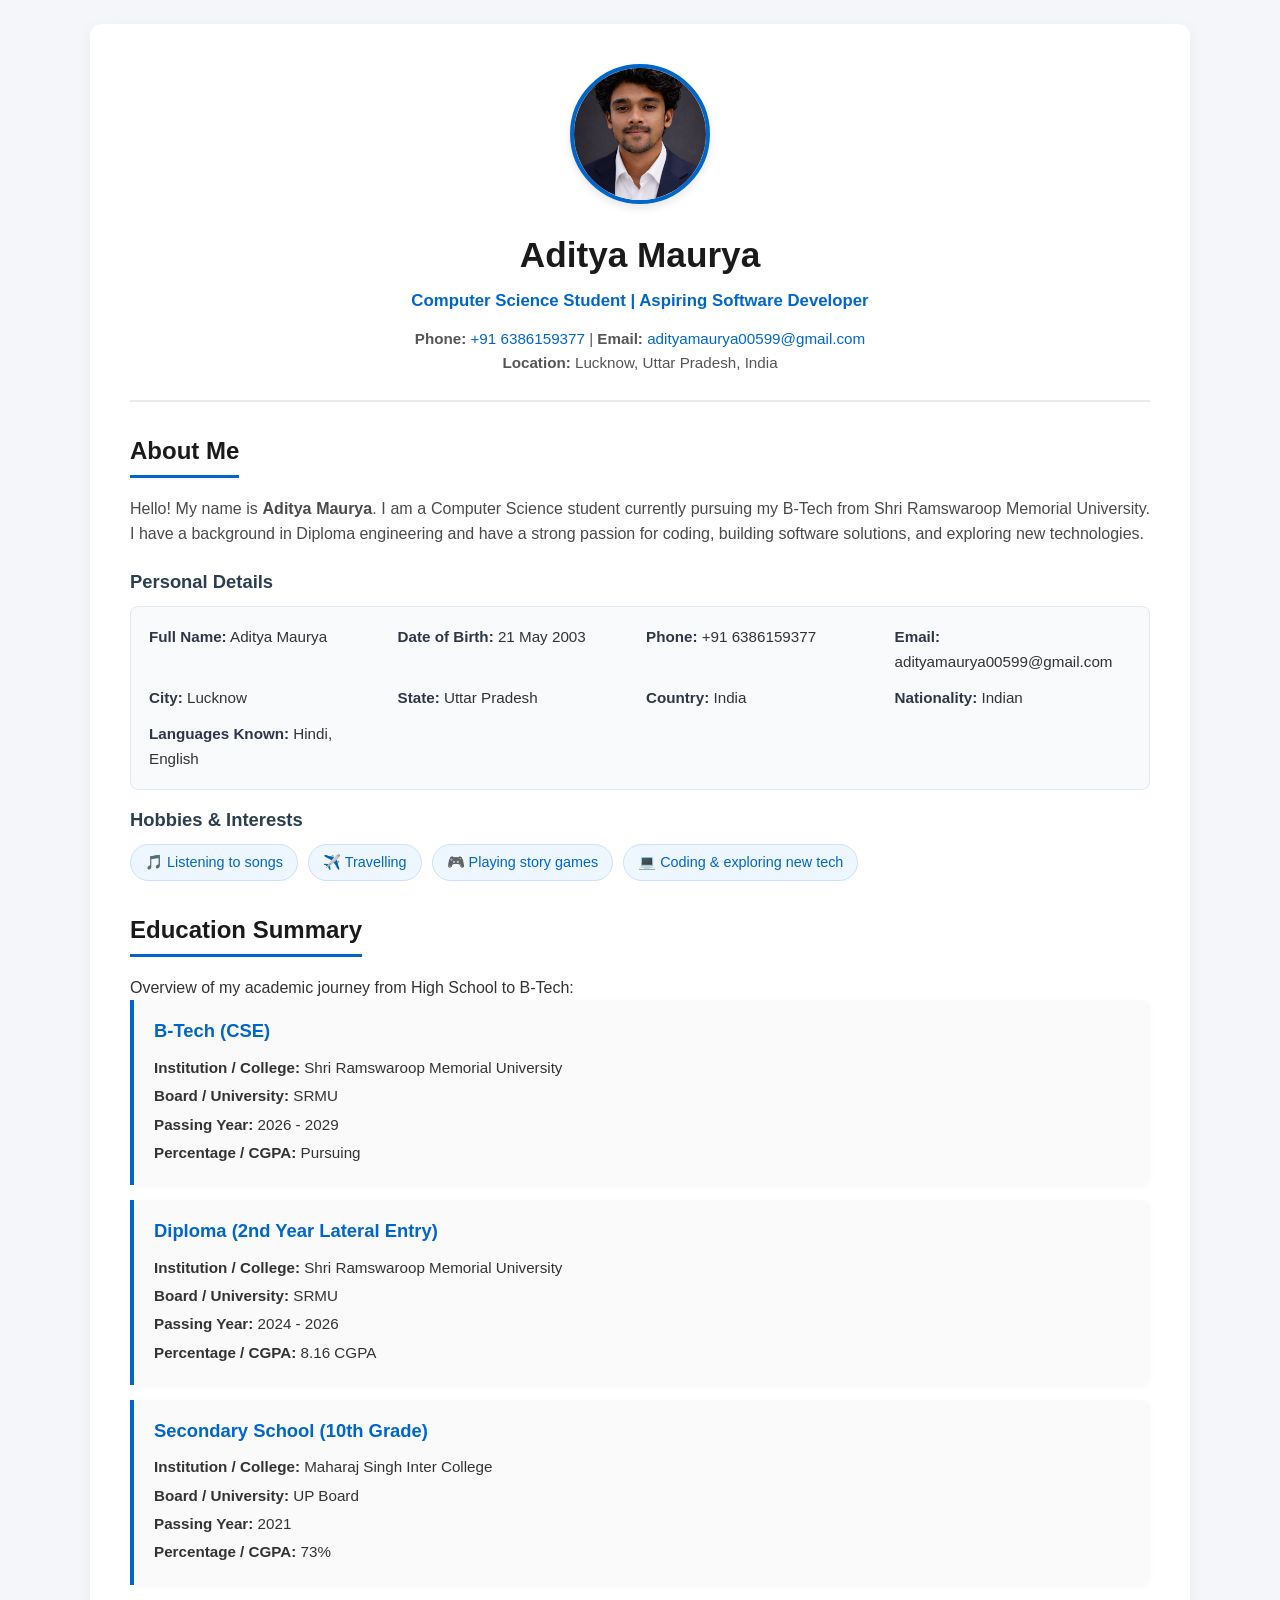
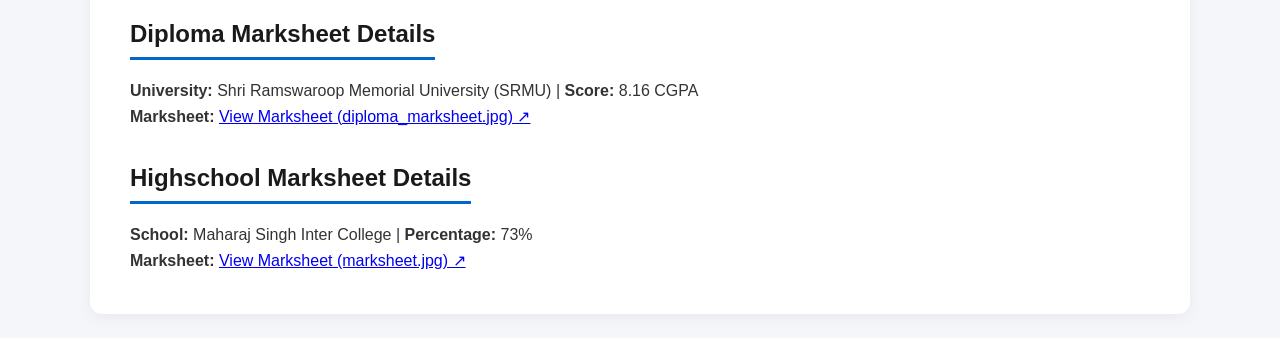
==== index.html @ c79d6b35 "Add files via upload" ====
<!DOCTYPE html>
<html lang="en">
<head>
    <meta charset="UTF-8">
    <meta name="viewport" content="width=device-width, initial-scale=1.0">
    <title>Aditya Maurya - Portfolio</title>
    <link rel="stylesheet" href="portfolio.css">
</head>
<body>

    <div class="container">
        <header>
            <img src="my_photo.jpg" alt="Aditya Maurya Photo" class="profile-img">
            <h1>Aditya Maurya</h1>
            <p class="tagline">Computer Science Student | Aspiring Software Developer</p>
            <p class="contact-info">
                <strong>Phone:</strong> <a href="tel:+916386159377">+91 6386159377</a> | 
                <strong>Email:</strong> <a href="mailto:adityamaurya00599@gmail.com">adityamaurya00599@gmail.com</a><br>
                <strong>Location:</strong> Lucknow, Uttar Pradesh, India
            </p>
        </header>

        <main>
            <section id="about">
                <h2>About Me</h2>
                <p class="about-text">
                    Hello! My name is <strong>Aditya Maurya</strong>. I am a Computer Science student currently pursuing my B-Tech from Shri Ramswaroop Memorial University. I have a background in Diploma engineering and have a strong passion for coding, building software solutions, and exploring new technologies.
                </p>

                <h3>Personal Details</h3>
                <div class="details-grid">
                    <div class="details-item"><strong>Full Name:</strong> Aditya Maurya</div>
                    <div class="details-item"><strong>Date of Birth:</strong> 21 May 2003</div>
                    <div class="details-item"><strong>Phone:</strong> +91 6386159377</div>
                    <div class="details-item"><strong>Email:</strong> adityamaurya00599@gmail.com</div>
                    <div class="details-item"><strong>City:</strong> Lucknow</div>
                    <div class="details-item"><strong>State:</strong> Uttar Pradesh</div>
                    <div class="details-item"><strong>Country:</strong> India</div>
                    <div class="details-item"><strong>Nationality:</strong> Indian</div>
                    <div class="details-item"><strong>Languages Known:</strong> Hindi, English</div>
                </div>

                <h3>Hobbies & Interests</h3>
                <ul class="hobbies-list">
                    <li>🎵 Listening to songs</li>
                    <li>✈️ Travelling</li>
                    <li>🎮 Playing story games</li>
                    <li>💻 Coding & exploring new tech</li>
                </ul>
            </section>

            <section id="education">
                <h2>Education Summary</h2>
                <p>Overview of my academic journey from High School to B-Tech:</p>

                <div class="education-card">
                    <h3>B-Tech (CSE)</h3>
                    <p><strong>Institution / College:</strong> Shri Ramswaroop Memorial University</p>
                    <p><strong>Board / University:</strong> SRMU</p>
                    <p><strong>Passing Year:</strong> 2026 - 2029</p>
                    <p><strong>Percentage / CGPA:</strong> Pursuing</p>
                </div>

                <div class="education-card">
                    <h3>Diploma (2nd Year Lateral Entry)</h3>
                    <p><strong>Institution / College:</strong> Shri Ramswaroop Memorial University</p>
                    <p><strong>Board / University:</strong> SRMU</p>
                    <p><strong>Passing Year:</strong> 2024 - 2026</p>
                    <p><strong>Percentage / CGPA:</strong> 8.16 CGPA</p>
                </div>

                <div class="education-card">
                    <h3>Secondary School (10th Grade)</h3>
                    <p><strong>Institution / College:</strong> Maharaj Singh Inter College</p>
                    <p><strong>Board / University:</strong> UP Board</p>
                    <p><strong>Passing Year:</strong> 2021</p>
                    <p><strong>Percentage / CGPA:</strong> 73%</p>
                </div>
            </section>

            <section id="diploma-marksheet">
                <h2>Diploma Marksheet Details</h2>
                <p><strong>University:</strong> Shri Ramswaroop Memorial University (SRMU) | <strong>Score:</strong> 8.16 CGPA</p>
                <p>
                    <strong>Marksheet:</strong> 
                    <a href="diploma_marksheet.jpg" target="_blank">View Marksheet (diploma_marksheet.jpg) ↗</a>
                </p>
            </section>

            <section id="highschool-marksheet">
                <h2>Highschool Marksheet Details</h2>
                <p><strong>School:</strong> Maharaj Singh Inter College | <strong>Percentage:</strong> 73%</p>
                <p>
                    <strong>Marksheet:</strong> 
                    <a href="marksheet.jpg" target="_blank">View Marksheet (marksheet.jpg) ↗</a>
                </p>
            </section>
        </main>
    </div>

</body>
</html>
---- portfolio.css ----
/* CSS Reset & Basic Setup */
        * {
            box-sizing: border-box;
            margin: 0;
            padding: 0;
        }

        body {
            font-family: 'Segoe UI', Tahoma, Geneva, Verdana, sans-serif;
            line-height: 1.6;
            color: #333333;
            background-color: #f4f6f9;
            padding: clamp(10px, 2vw, 24px);
        }

        .container {
            width: min(100%, 1100px);
            margin: 0 auto;
            background: #ffffff;
            padding: clamp(18px, 4vw, 40px);
            border-radius: 12px;
            box-shadow: 0 4px 15px rgba(0, 0, 0, 0.05);
        }

        header {
            text-align: center;
            padding-bottom: 25px;
            border-bottom: 2px solid #eaeaea;
        }

        .profile-img {
            width: 140px;
            height: 140px;
            border-radius: 50%;
            object-fit: cover;
            object-position: center 22%;
            border: 4px solid #0066cc;
            margin-bottom: 15px;
            box-shadow: 0 4px 8px rgba(0, 0, 0, 0.1);
        }

        header h1 {
            font-size: clamp(1.8rem, 4vw, 2.2rem);
            color: #1a1a1a;
            margin-bottom: 5px;
        }

        .tagline {
            font-size: 1.05rem;
            color: #0066cc;
            font-weight: 600;
            margin-bottom: 12px;
        }

        .contact-info {
            font-size: 0.95rem;
            color: #555555;
            overflow-wrap: anywhere;
        }

        .contact-info a {
            color: #0066cc;
            text-decoration: none;
            font-weight: 500;
        }

        .contact-info a:hover {
            text-decoration: underline;
        }

      
        section {
            margin-top: 30px;
        }

        h2 {
            font-size: 1.5rem;
            color: #1a1a1a;
            border-bottom: 3px solid #0066cc;
            display: inline-block;
            max-width: 100%;
            padding-bottom: 4px;
            margin-bottom: 18px;
        }

        h3 {
            font-size: 1.15rem;
            color: #2c3e50;
            margin-top: 15px;
            margin-bottom: 10px;
        }

        .about-text {
            color: #4a4a4a;
            font-size: 1rem;
            margin-bottom: 20px;
            text-align: justify;
        }

       
        .details-grid {
            display: grid;
            grid-template-columns: repeat(auto-fit, minmax(min(100%, 220px), 1fr));
            gap: 12px;
            background: #f8fafc;
            padding: 18px;
            border-radius: 8px;
            border: 1px solid #e2e8f0;
        }

        .details-item {
            font-size: 0.95rem;
            overflow-wrap: anywhere;
        }

        .details-item strong {
            color: #2d3748;
        }

        
        .hobbies-list {
            list-style-type: none;
            display: flex;
            flex-wrap: wrap;
            gap: 10px;
            margin-top: 10px;
        }

        .hobbies-list li {
            background: #eef6ff;
            color: #0066cc;
            padding: 6px 14px;
            border-radius: 20px;
            font-size: 0.9rem;
            font-weight: 500;
            border: 1px solid #cce0ff;
        }

       
        .education-card {
            background: #ffffff;
            border-left: 4px solid #0066cc;
            padding: 16px 20px;
            margin-bottom: 15px;
            border-radius: 0 8px 8px 0;
            box-shadow: 0 2px 6px rgba(0,0,0,0.03);
            background-color: #fafafa;
            transition: transform 0.2s ease, box-shadow 0.2s ease;
        }

        .education-card:hover {
            transform: translateY(-2px);
            box-shadow: 0 4px 10px rgba(0,0,0,0.08);
        }

        .education-card h3 {
            margin-top: 0;
            color: #0066cc;
        }

        .education-card p {
            font-size: 0.95rem;
            margin-bottom: 4px;
            overflow-wrap: anywhere;
        }

        .education-card a {
            color: #0066cc;
            text-decoration: none;
            font-weight: 600;
        }

        .education-card a:hover {
            text-decoration: underline;
        }

        @media (max-width: 600px) {
            body {
                padding: 10px;
            }

            .container {
                padding: 20px 16px;
                border-radius: 8px;
            }

            .profile-img {
                width: 120px;
                height: 120px;
            }

            .details-grid {
                padding: 14px;
            }

            .about-text {
                text-align: left;
            }

            .education-card {
                padding: 14px 16px;
            }
        }
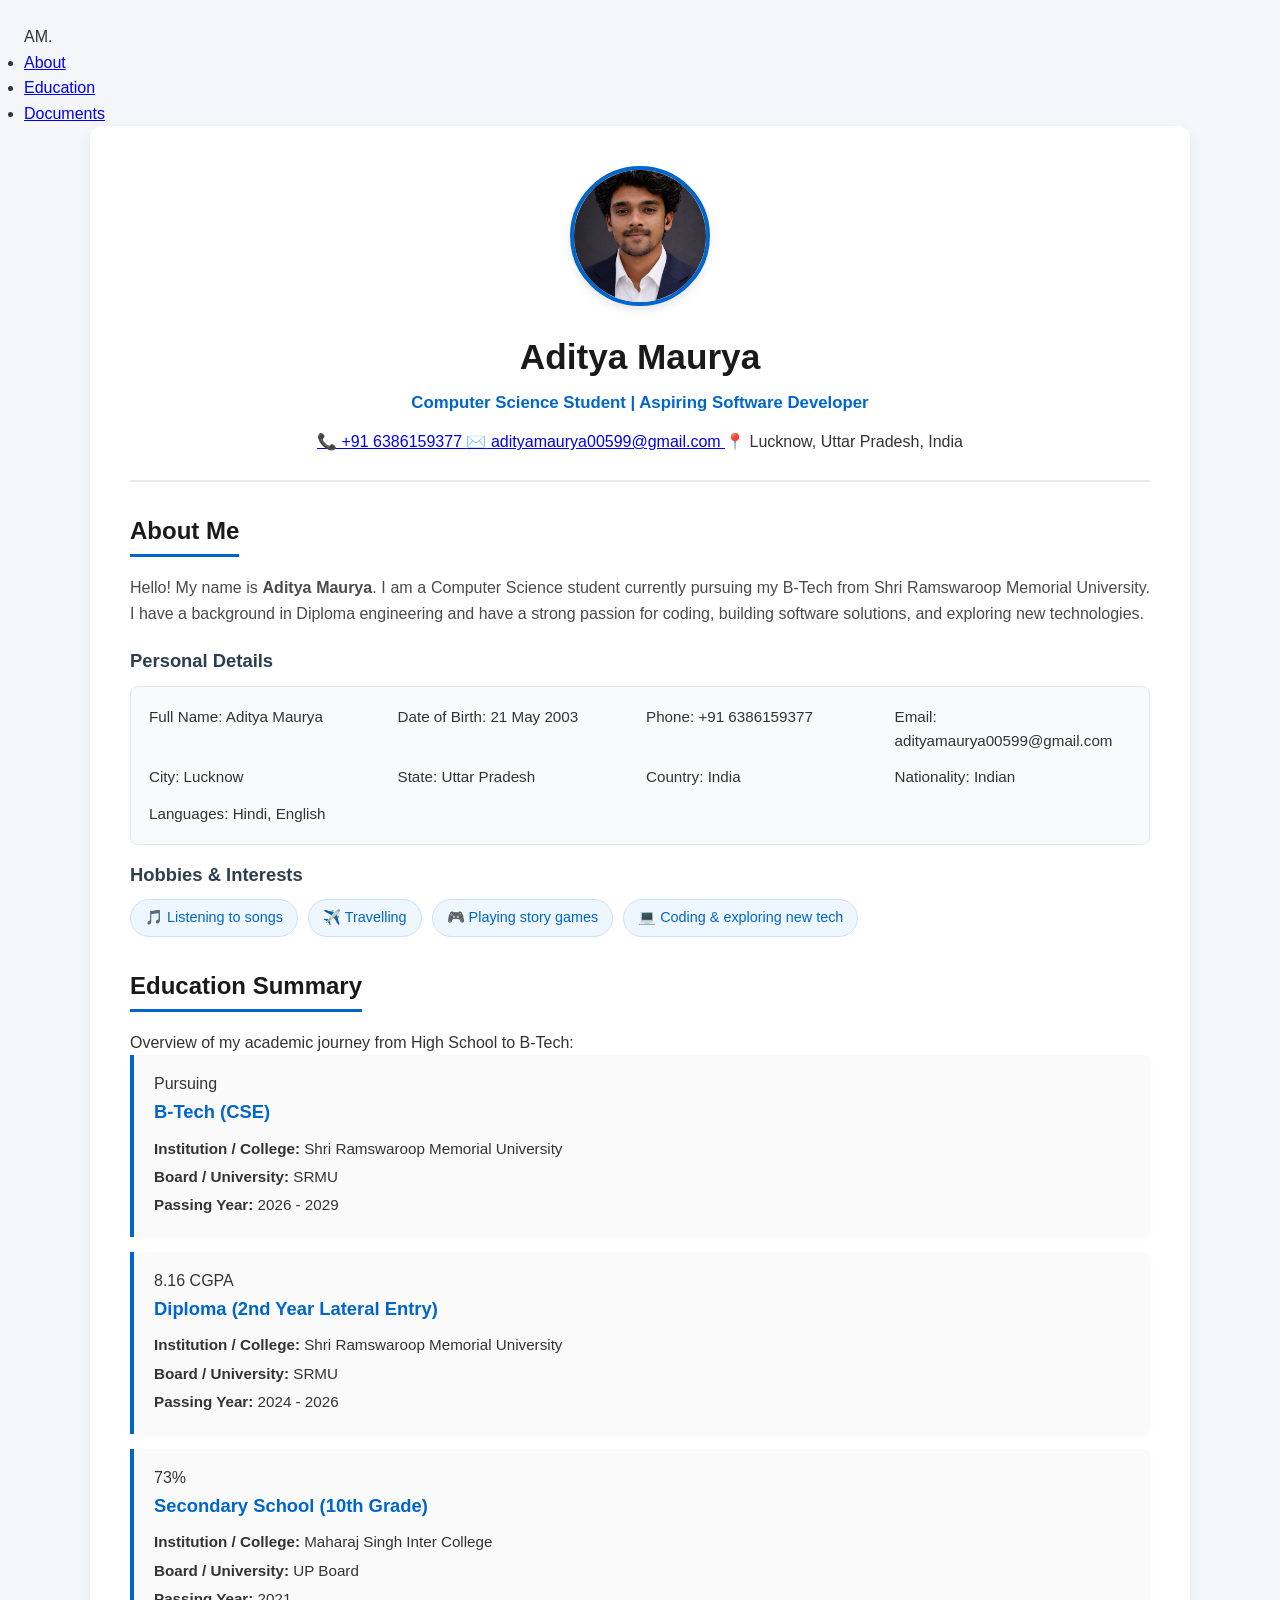
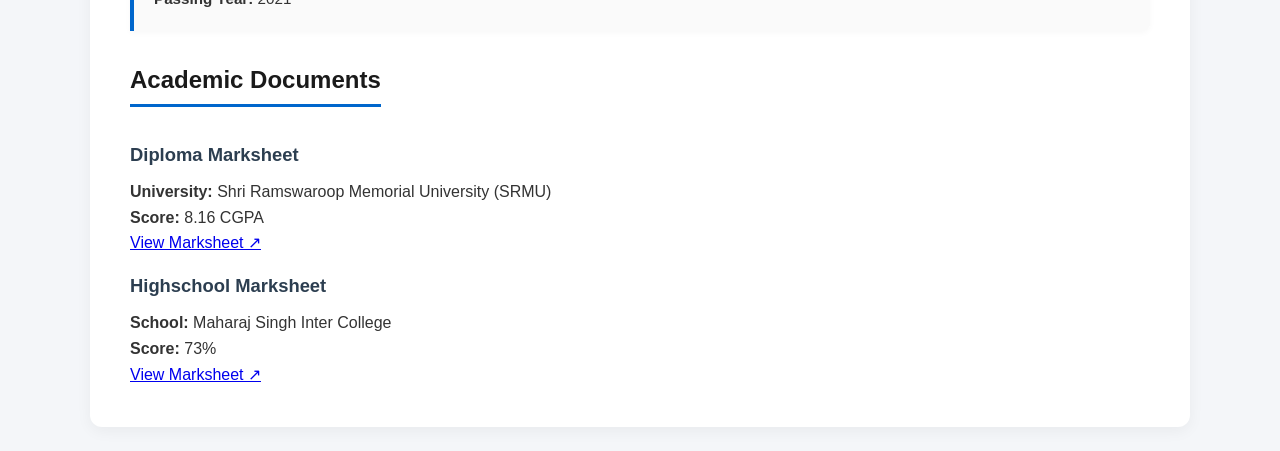
==== commit 41041dca: "Enhance portfolio layout and update contact details" ====
--- a/index.html
+++ b/index.html
@@ -5,42 +5,63 @@
     <meta name="viewport" content="width=device-width, initial-scale=1.0">
     <title>Aditya Maurya - Portfolio</title>
     <link rel="stylesheet" href="portfolio.css">
+    <link rel="preconnect" href="https://fonts.googleapis.com">
+    <link rel="preconnect" href="https://fonts.gstatic.com" crossorigin>
+    <link href="https://fonts.googleapis.com/css2?family=Inter:wght@300;400;500;600;700&display=swap" rel="stylesheet">
 </head>
 <body>
 
+    <nav class="navbar">
+        <div class="nav-brand">AM.</div>
+        <ul class="nav-links">
+            <li><a href="#about">About</a></li>
+            <li><a href="#education">Education</a></li>
+            <li><a href="#documents">Documents</a></li>
+        </ul>
+    </nav>
+
     <div class="container">
-        <header>
-            <img src="my_photo.jpg" alt="Aditya Maurya Photo" class="profile-img">
-            <h1>Aditya Maurya</h1>
+        <header class="profile-header">
+            <div class="profile-img-wrapper">
+                <img src="my_photo.jpg" alt="Aditya Maurya Photo" class="profile-img">
+            </div>
+            <h1 class="user-name">Aditya Maurya</h1>
             <p class="tagline">Computer Science Student | Aspiring Software Developer</p>
-            <p class="contact-info">
-                <strong>Phone:</strong> <a href="tel:+916386159377">+91 6386159377</a> | 
-                <strong>Email:</strong> <a href="mailto:adityamaurya00599@gmail.com">adityamaurya00599@gmail.com</a><br>
-                <strong>Location:</strong> Lucknow, Uttar Pradesh, India
-            </p>
+            
+            <div class="contact-pills">
+                <a href="tel:+916386159377" class="pill-item">
+                    <span>📞</span> +91 6386159377
+                </a>
+                <a href="mailto:adityamaurya00599@gmail.com" class="pill-item">
+                    <span>✉️</span> adityamaurya00599@gmail.com
+                </a>
+                <span class="pill-item static">
+                    <span>📍</span> Lucknow, Uttar Pradesh, India
+                </span>
+            </div>
         </header>
 
         <main>
-            <section id="about">
-                <h2>About Me</h2>
+            <section id="about" class="content-section">
+                <h2 class="section-title">About Me</h2>
                 <p class="about-text">
                     Hello! My name is <strong>Aditya Maurya</strong>. I am a Computer Science student currently pursuing my B-Tech from Shri Ramswaroop Memorial University. I have a background in Diploma engineering and have a strong passion for coding, building software solutions, and exploring new technologies.
                 </p>
 
-                <h3>Personal Details</h3>
+                <h3 class="subsection-title">Personal Details</h3>
                 <div class="details-grid">
-                    <div class="details-item"><strong>Full Name:</strong> Aditya Maurya</div>
-                    <div class="details-item"><strong>Date of Birth:</strong> 21 May 2003</div>
-                    <div class="details-item"><strong>Phone:</strong> +91 6386159377</div>
-                    <div class="details-item"><strong>Email:</strong> adityamaurya00599@gmail.com</div>
-                    <div class="details-item"><strong>City:</strong> Lucknow</div>
-                    <div class="details-item"><strong>State:</strong> Uttar Pradesh</div>
-                    <div class="details-item"><strong>Country:</strong> India</div>
-                    <div class="details-item"><strong>Nationality:</strong> Indian</div>
-                    <div class="details-item"><strong>Languages Known:</strong> Hindi, English</div>
+                    <div class="details-item"><span class="label">Full Name:</span> <span class="val">Aditya Maurya</span></div>
+                    <div class="details-item"><span class="label">Date of Birth:</span> <span class="val">21 May 2003</span></div>
+                    <div class="details-item"><span class="label">Phone:</span> <span class="val">+91 6386159377</span></div>
+                    <div class="details-item"><span class="label">Email:</span> <span class="val">adityamaurya00599@gmail.com</span></div>
+                    <div class="details-item"><span class="label">City:</span> <span class="val">Lucknow</span></div>
+                    <div class="details-item"><span class="label">State:</span> <span class="val">Uttar Pradesh</span></div>
+                    <div class="details-item"><span class="label">Country:</span> <span class="val">India</span></div>
+                    <div class="details-item"><span class="label">Nationality:</span> <span class="val">Indian</span></div>
+                    <div class="details-item"><span class="label">Languages:</span> <span class="val">Hindi, English</span></div>
                 </div>
 
-                <h3>Hobbies & Interests</h3>
+                <h3 class="subsection-title">Hobbies & Interests</h3>
                 <ul class="hobbies-list">
                     <li>🎵 Listening to songs</li>
                     <li>✈️ Travelling</li>
@@ -49,54 +70,60 @@
                 </ul>
             </section>
 
-            <section id="education">
-                <h2>Education Summary</h2>
-                <p>Overview of my academic journey from High School to B-Tech:</p>
+            <section id="education" class="content-section">
+                <h2 class="section-title">Education Summary</h2>
+                <p class="section-intro">Overview of my academic journey from High School to B-Tech:</p>
 
                 <div class="education-card">
+                    <div class="card-header-badge">Pursuing</div>
                     <h3>B-Tech (CSE)</h3>
                     <p><strong>Institution / College:</strong> Shri Ramswaroop Memorial University</p>
                     <p><strong>Board / University:</strong> SRMU</p>
                     <p><strong>Passing Year:</strong> 2026 - 2029</p>
-                    <p><strong>Percentage / CGPA:</strong> Pursuing</p>
                 </div>
 
                 <div class="education-card">
+                    <div class="card-header-badge success">8.16 CGPA</div>
                     <h3>Diploma (2nd Year Lateral Entry)</h3>
                     <p><strong>Institution / College:</strong> Shri Ramswaroop Memorial University</p>
                     <p><strong>Board / University:</strong> SRMU</p>
                     <p><strong>Passing Year:</strong> 2024 - 2026</p>
-                    <p><strong>Percentage / CGPA:</strong> 8.16 CGPA</p>
                 </div>
 
                 <div class="education-card">
+                    <div class="card-header-badge success">73%</div>
                     <h3>Secondary School (10th Grade)</h3>
                     <p><strong>Institution / College:</strong> Maharaj Singh Inter College</p>
                     <p><strong>Board / University:</strong> UP Board</p>
                     <p><strong>Passing Year:</strong> 2021</p>
-                    <p><strong>Percentage / CGPA:</strong> 73%</p>
                 </div>
             </section>
 
-            <section id="diploma-marksheet">
-                <h2>Diploma Marksheet Details</h2>
-                <p><strong>University:</strong> Shri Ramswaroop Memorial University (SRMU) | <strong>Score:</strong> 8.16 CGPA</p>
-                <p>
-                    <strong>Marksheet:</strong> 
-                    <a href="diploma_marksheet.jpg" target="_blank">View Marksheet (diploma_marksheet.jpg) ↗</a>
-                </p>
-            </section>
+            <section id="documents" class="content-section">
+                <h2 class="section-title">Academic Documents</h2>
+                
+                <div class="doc-grid">
+                    <div class="doc-card">
+                        <h3>Diploma Marksheet</h3>
+                        <p><strong>University:</strong> Shri Ramswaroop Memorial University (SRMU)</p>
+                        <p><strong>Score:</strong> 8.16 CGPA</p>
+                        <a href="diploma_marksheet.jpg" target="_blank" class="doc-button">
+                            View Marksheet ↗
+                        </a>
+                    </div>
 
-            <section id="highschool-marksheet">
-                <h2>Highschool Marksheet Details</h2>
-                <p><strong>School:</strong> Maharaj Singh Inter College | <strong>Percentage:</strong> 73%</p>
-                <p>
-                    <strong>Marksheet:</strong> 
-                    <a href="marksheet.jpg" target="_blank">View Marksheet (marksheet.jpg) ↗</a>
-                </p>
+                    <div class="doc-card">
+                        <h3>Highschool Marksheet</h3>
+                        <p><strong>School:</strong> Maharaj Singh Inter College</p>
+                        <p><strong>Score:</strong> 73%</p>
+                        <a href="marksheet.jpg" target="_blank" class="doc-button">
+                            View Marksheet ↗
+                        </a>
+                    </div>
+                </div>
             </section>
         </main>
     </div>
 
 </body>
-</html>+</html>
